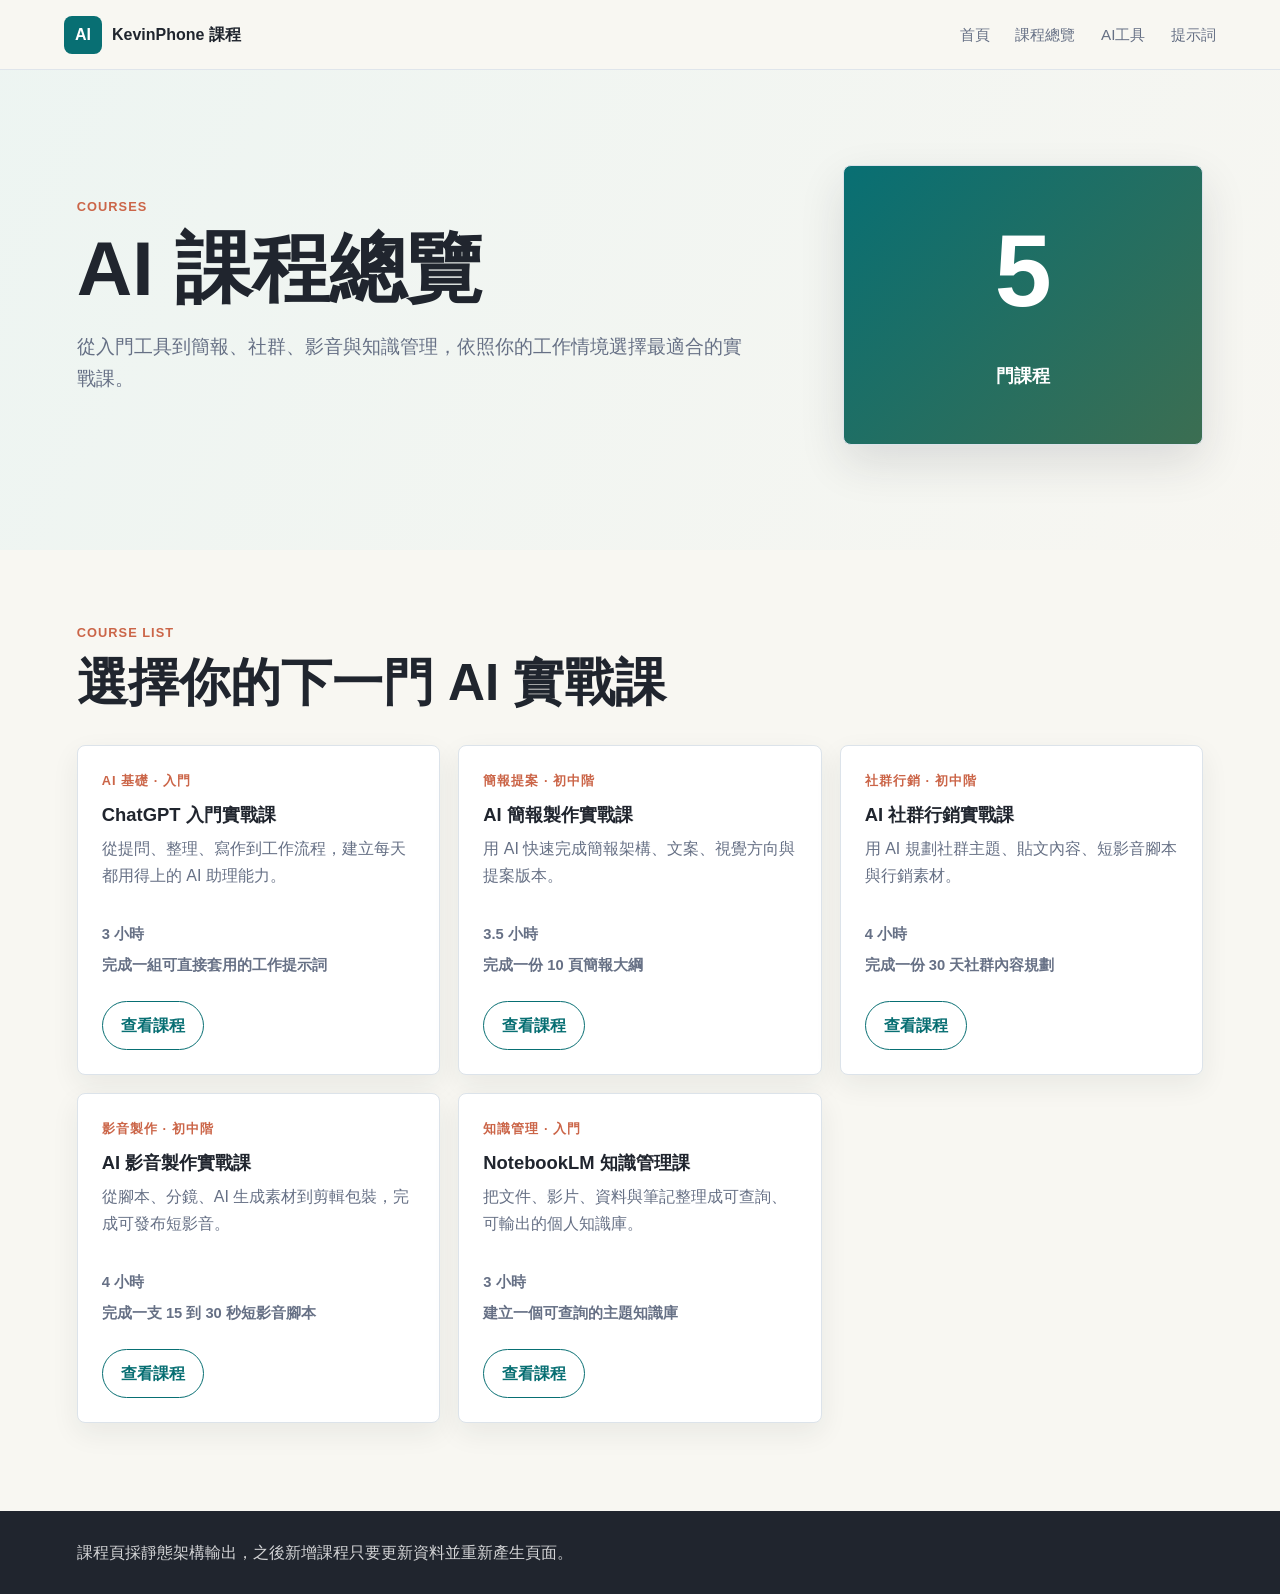
==== courses/index.html @ 82bb41a1 "Add multi-course pages" ====
<!doctype html>
<html lang="zh-Hant">
  <head>
    <meta charset="UTF-8" />
    <meta name="viewport" content="width=device-width, initial-scale=1.0" />
    <title>課程總覽｜KevinPhone AI 課程</title>
    <meta name="description" content="瀏覽 KevinPhone AI 課程，包含 ChatGPT、AI 簡報、AI 社群行銷、AI 影音製作與 NotebookLM 知識管理。" />
    <link rel="stylesheet" href="/course-assets/styles.css" />
  </head>
  <body>
    <header class="topbar">
      <a class="brand" href="/#overview" aria-label="回到首頁">
        <span class="brand-mark">AI</span>
        <span>KevinPhone 課程</span>
      </a>
      <nav class="nav-links" aria-label="主要導覽">
        <a href="/#overview">首頁</a>
        <a href="./">課程總覽</a>
        <a href="/#tools">AI工具</a>
        <a href="/#prompts">提示詞</a>
      </nav>
    </header>

    <main>
      <section class="course-hero course-index-hero">
        <div class="course-hero-copy">
          <p class="eyebrow">Courses</p>
          <h1>AI 課程總覽</h1>
          <p>從入門工具到簡報、社群、影音與知識管理，依照你的工作情境選擇最適合的實戰課。</p>
        </div>
        <div class="course-badge" aria-hidden="true">
          <span>5</span>
          <strong>門課程</strong>
        </div>
      </section>

      <section class="section compact">
        <div class="section-heading">
          <p class="eyebrow">Course List</p>
          <h2>選擇你的下一門 AI 實戰課</h2>
        </div>
        <div class="course-grid">
          <article class="course-card">
            <p class="eyebrow">AI 基礎 · 入門</p>
            <h3>ChatGPT 入門實戰課</h3>
            <p>從提問、整理、寫作到工作流程，建立每天都用得上的 AI 助理能力。</p>
            <div class="course-meta">
              <span>3 小時</span>
              <span>完成一組可直接套用的工作提示詞</span>
            </div>
            <a class="button secondary" href="./chatgpt-basic/">查看課程</a>
          </article>
          <article class="course-card">
            <p class="eyebrow">簡報提案 · 初中階</p>
            <h3>AI 簡報製作實戰課</h3>
            <p>用 AI 快速完成簡報架構、文案、視覺方向與提案版本。</p>
            <div class="course-meta">
              <span>3.5 小時</span>
              <span>完成一份 10 頁簡報大綱</span>
            </div>
            <a class="button secondary" href="./ai-presentation/">查看課程</a>
          </article>
          <article class="course-card">
            <p class="eyebrow">社群行銷 · 初中階</p>
            <h3>AI 社群行銷實戰課</h3>
            <p>用 AI 規劃社群主題、貼文內容、短影音腳本與行銷素材。</p>
            <div class="course-meta">
              <span>4 小時</span>
              <span>完成一份 30 天社群內容規劃</span>
            </div>
            <a class="button secondary" href="./ai-marketing/">查看課程</a>
          </article>
          <article class="course-card">
            <p class="eyebrow">影音製作 · 初中階</p>
            <h3>AI 影音製作實戰課</h3>
            <p>從腳本、分鏡、AI 生成素材到剪輯包裝，完成可發布短影音。</p>
            <div class="course-meta">
              <span>4 小時</span>
              <span>完成一支 15 到 30 秒短影音腳本</span>
            </div>
            <a class="button secondary" href="./ai-video/">查看課程</a>
          </article>
          <article class="course-card">
            <p class="eyebrow">知識管理 · 入門</p>
            <h3>NotebookLM 知識管理課</h3>
            <p>把文件、影片、資料與筆記整理成可查詢、可輸出的個人知識庫。</p>
            <div class="course-meta">
              <span>3 小時</span>
              <span>建立一個可查詢的主題知識庫</span>
            </div>
            <a class="button secondary" href="./notebooklm/">查看課程</a>
          </article>
        </div>
      </section>
    </main>

    <footer class="footer">
      <p>課程頁採靜態架構輸出，之後新增課程只要更新資料並重新產生頁面。</p>
    </footer>
  </body>
</html>
---- course-assets/styles.css ----
:root {
  color-scheme: light;
  --ink: #20252e;
  --muted: #667085;
  --line: #dce3ea;
  --paper: #f8f7f2;
  --surface: #ffffff;
  --soft: #edf5f2;
  --band: #f1ece2;
  --teal: #086f73;
  --green: #406e4f;
  --coral: #cb6548;
  --gold: #b7852f;
  --blue: #345f9f;
  --plum: #6f4d7d;
  --shadow: 0 18px 46px rgba(32, 37, 46, 0.12);
}

* {
  box-sizing: border-box;
}

html {
  scroll-behavior: smooth;
}

body {
  margin: 0;
  color: var(--ink);
  background: var(--paper);
  font-family: "Noto Sans TC", "Microsoft JhengHei", "PingFang TC", Arial, sans-serif;
  line-height: 1.7;
}

a {
  color: inherit;
  text-decoration: none;
}

h1,
h2,
h3,
p {
  margin-top: 0;
}

.topbar {
  position: sticky;
  top: 0;
  z-index: 30;
  display: flex;
  align-items: center;
  justify-content: space-between;
  gap: 24px;
  min-height: 70px;
  padding: 14px clamp(18px, 5vw, 72px);
  background: rgba(248, 247, 242, 0.94);
  border-bottom: 1px solid rgba(220, 227, 234, 0.9);
  backdrop-filter: blur(14px);
}

.brand {
  display: inline-flex;
  align-items: center;
  gap: 10px;
  font-weight: 900;
}

.brand-mark {
  display: inline-grid;
  place-items: center;
  width: 38px;
  height: 38px;
  border-radius: 8px;
  color: #fff;
  background: var(--teal);
}

.nav-links {
  display: flex;
  gap: clamp(12px, 2vw, 26px);
  color: var(--muted);
  font-size: 0.95rem;
  white-space: nowrap;
}

.nav-links a:hover,
.nav-links a:focus-visible {
  color: var(--teal);
}

.hero {
  display: grid;
  grid-template-columns: minmax(0, 1fr) minmax(300px, 520px);
  align-items: center;
  gap: clamp(28px, 7vw, 92px);
  min-height: calc(100vh - 70px);
  padding: 58px clamp(20px, 6vw, 92px) 82px;
  background:
    linear-gradient(115deg, rgba(237, 245, 242, 0.98), rgba(248, 247, 242, 0.95)),
    linear-gradient(45deg, rgba(203, 101, 72, 0.12), rgba(52, 95, 159, 0.1));
}

.hero-copy {
  max-width: 820px;
  padding-top: 8px;
}

.eyebrow {
  margin-bottom: 10px;
  color: var(--coral);
  font-size: 0.8rem;
  font-weight: 900;
  letter-spacing: 0.08em;
  text-transform: uppercase;
}

h1 {
  margin-bottom: 22px;
  font-size: clamp(2.45rem, 6vw, 5.1rem);
  line-height: 1.06;
}

h2 {
  margin-bottom: 16px;
  font-size: clamp(2rem, 4vw, 3.25rem);
  line-height: 1.12;
}

h3 {
  margin-bottom: 8px;
  font-size: 1.15rem;
  line-height: 1.38;
}

.hero-copy p:not(.eyebrow),
.section-heading p:not(.eyebrow),
.overview-grid p,
.scenario-grid p,
.prompt-card p,
.tool-card p,
.timeline p {
  color: var(--muted);
}

.hero-copy p:not(.eyebrow) {
  font-size: clamp(1rem, 2vw, 1.18rem);
}

.hero-actions,
.prompt-controls {
  display: flex;
  flex-wrap: wrap;
  gap: 12px;
}

.button,
.filter {
  min-height: 44px;
  border: 1px solid transparent;
  border-radius: 999px;
  padding: 10px 18px;
  font: inherit;
  font-weight: 800;
  cursor: pointer;
}

.button.primary {
  color: #fff;
  background: var(--teal);
}

.button.secondary {
  color: var(--teal);
  background: var(--surface);
  border-color: var(--teal);
}

.hero-visual {
  position: relative;
  min-height: 560px;
}

.phone-frame {
  position: absolute;
  inset: 20px 54px 20px 22px;
  padding: 18px;
  border-radius: 30px;
  background: #1f252c;
  box-shadow: var(--shadow);
}

.video-scene {
  position: relative;
  height: calc(100% - 48px);
  overflow: hidden;
  border-radius: 22px;
  background:
    linear-gradient(180deg, rgba(28, 58, 72, 0.2), rgba(0, 0, 0, 0.38)),
    linear-gradient(135deg, #d9cbb2 0 28%, #7da194 28% 46%, #d5d9d2 46% 68%, #2f5665 68%);
}

.before-person,
.after-person {
  position: absolute;
  bottom: 40px;
  width: 112px;
  height: 250px;
  border-radius: 56px 56px 24px 24px;
}

.before-person {
  left: 18%;
  background: linear-gradient(#f2cfb9 0 22%, #345f9f 22% 65%, #20252e 65%);
  opacity: 0.8;
}

.after-person {
  right: 18%;
  background: linear-gradient(#d8a98c 0 22%, #cb6548 22% 65%, #406e4f 65%);
}

.before-person::before,
.after-person::before {
  content: "";
  position: absolute;
  top: -48px;
  left: 24px;
  width: 64px;
  height: 64px;
  border-radius: 50%;
  background: #f0c1a8;
}

.after-person::before {
  background: #d89e79;
}

.scan-line {
  position: absolute;
  inset: 0 auto 0 50%;
  width: 3px;
  background: rgba(255, 255, 255, 0.75);
  box-shadow: 0 0 28px rgba(255, 255, 255, 0.9);
  animation: scan 3.2s ease-in-out infinite;
}

.video-caption {
  display: flex;
  justify-content: space-between;
  gap: 12px;
  padding: 13px 6px 0;
  color: rgba(255, 255, 255, 0.74);
  font-size: 0.82rem;
  font-weight: 800;
}

.floating-note {
  position: absolute;
  padding: 10px 14px;
  border-radius: 8px;
  color: #fff;
  font-weight: 900;
  box-shadow: 0 12px 28px rgba(32, 37, 46, 0.15);
}

.note-one {
  top: 72px;
  right: 0;
  background: var(--blue);
}

.note-two {
  top: 45%;
  left: 0;
  background: var(--coral);
}

.note-three {
  right: 28px;
  bottom: 70px;
  background: var(--green);
}

@keyframes scan {
  0%,
  100% {
    transform: translateX(-100px);
  }
  50% {
    transform: translateX(100px);
  }
}

.section {
  padding: 88px clamp(20px, 6vw, 92px);
}

.section.compact {
  padding-top: 72px;
}

.band {
  background: var(--band);
}

.prompts {
  background: #eef2f5;
}

.section-heading {
  max-width: 780px;
  margin-bottom: 34px;
}

.section-heading.center {
  margin-inline: auto;
  text-align: center;
}

.overview-grid,
.scenario-grid,
.prompt-grid {
  display: grid;
  gap: 18px;
}

.overview-grid {
  grid-template-columns: repeat(4, minmax(0, 1fr));
}

.scenario-grid,
.prompt-grid {
  grid-template-columns: repeat(3, minmax(0, 1fr));
}

.overview-grid article,
.scenario-grid article,
.prompt-card,
.tool-card {
  background: var(--surface);
  border: 1px solid var(--line);
  border-radius: 8px;
  box-shadow: 0 10px 28px rgba(32, 37, 46, 0.06);
}

.overview-grid article,
.scenario-grid article,
.prompt-card {
  padding: 22px;
}

.overview-grid span,
.timeline span {
  display: inline-grid;
  place-items: center;
  border-radius: 50%;
  font-weight: 900;
}

.overview-grid span {
  width: 38px;
  height: 38px;
  margin-bottom: 18px;
  color: var(--teal);
  background: var(--soft);
}

.split {
  display: grid;
  grid-template-columns: minmax(280px, 0.84fr) minmax(320px, 1.16fr);
  gap: clamp(28px, 6vw, 88px);
  background: var(--soft);
}

.sticky-heading {
  position: sticky;
  top: 110px;
  align-self: start;
}

.tool-list {
  display: grid;
  gap: 16px;
}

.tool-card {
  display: grid;
  grid-template-columns: 58px 1fr;
  gap: 18px;
  align-items: start;
  padding: 22px;
}

.tool-mark {
  display: grid;
  place-items: center;
  width: 58px;
  height: 58px;
  border-radius: 8px;
  color: #fff;
  font-weight: 900;
  font-size: 1.35rem;
}

.chat {
  background: var(--blue);
}

.wan {
  background: var(--teal);
}

.edit {
  background: var(--coral);
}

.gamma {
  background: var(--plum);
}

.feature-table {
  display: grid;
  overflow: hidden;
  border: 1px solid var(--line);
  border-radius: 8px;
  background: var(--surface);
  box-shadow: var(--shadow);
}

.table-row {
  display: grid;
  grid-template-columns: 0.7fr 1.65fr 0.75fr;
}

.table-row > div {
  padding: 18px 20px;
  border-bottom: 1px solid var(--line);
}

.table-row > div + div {
  border-left: 1px solid var(--line);
}

.table-row.header {
  color: #fff;
  background: var(--green);
  font-weight: 900;
}

.table-row:last-child > div {
  border-bottom: 0;
}

.timeline {
  display: grid;
  grid-template-columns: repeat(4, minmax(0, 1fr));
  gap: 18px;
}

.timeline article {
  min-height: 210px;
  padding: 22px;
  border-top: 4px solid var(--teal);
  background: var(--surface);
  box-shadow: 0 10px 28px rgba(32, 37, 46, 0.07);
}

.timeline span {
  width: 42px;
  height: 42px;
  margin-bottom: 16px;
  color: #fff;
  background: var(--ink);
}

.prompt-controls {
  margin-bottom: 24px;
}

.filter {
  color: var(--muted);
  background: var(--surface);
  border-color: var(--line);
}

.filter.active,
.filter:hover,
.filter:focus-visible {
  color: #fff;
  background: var(--teal);
}

.prompt-card {
  display: flex;
  flex-direction: column;
}

.prompt-card.is-hidden {
  display: none;
}

.copy-btn {
  width: 100%;
  min-height: 42px;
  margin-top: auto;
  border: 1px solid var(--line);
  border-radius: 8px;
  color: #fff;
  background: var(--ink);
  font: inherit;
  font-weight: 800;
  cursor: pointer;
}

.copy-btn.copied {
  background: var(--green);
}

.footer {
  padding: 28px clamp(20px, 6vw, 92px);
  color: rgba(255, 255, 255, 0.8);
  background: var(--ink);
}

.footer p {
  margin: 0;
}

.course-hero {
  display: grid;
  grid-template-columns: minmax(0, 1fr) minmax(220px, 360px);
  align-items: center;
  gap: clamp(28px, 7vw, 86px);
  min-height: 560px;
  padding: 74px clamp(20px, 6vw, 92px) 84px;
  background:
    linear-gradient(115deg, rgba(237, 245, 242, 0.98), rgba(248, 247, 242, 0.95)),
    linear-gradient(45deg, rgba(203, 101, 72, 0.12), rgba(52, 95, 159, 0.1));
}

.course-index-hero {
  min-height: 480px;
}

.course-hero-copy {
  max-width: 820px;
}

.course-hero-copy p:not(.eyebrow) {
  color: var(--muted);
  font-size: clamp(1rem, 2vw, 1.18rem);
}

.course-badge {
  display: grid;
  place-items: center;
  min-height: 280px;
  padding: 34px;
  border: 1px solid var(--line);
  border-radius: 8px;
  color: #fff;
  text-align: center;
  background:
    linear-gradient(135deg, rgba(8, 111, 115, 0.94), rgba(64, 110, 79, 0.92)),
    var(--teal);
  box-shadow: var(--shadow);
}

.course-badge span {
  display: block;
  font-size: clamp(3.8rem, 8vw, 6.5rem);
  font-weight: 900;
  line-height: 1;
}

.course-badge strong {
  display: block;
  max-width: 220px;
  font-size: 1.15rem;
  line-height: 1.45;
}

.course-grid {
  display: grid;
  grid-template-columns: repeat(3, minmax(0, 1fr));
  gap: 18px;
}

.course-card,
.course-list-card,
.course-outcome-card,
.course-outline article {
  border: 1px solid var(--line);
  border-radius: 8px;
  background: var(--surface);
  box-shadow: 0 10px 28px rgba(32, 37, 46, 0.07);
}

.course-card {
  display: flex;
  min-height: 330px;
  flex-direction: column;
  padding: 24px;
}

.course-card > p:not(.eyebrow),
.course-list-card p,
.course-outcome-card p,
.course-outline h3,
.course-meta {
  color: var(--muted);
}

.course-card .button {
  align-self: flex-start;
  margin-top: auto;
}

.course-meta {
  display: grid;
  gap: 6px;
  margin: 16px 0 22px;
  font-size: 0.92rem;
  font-weight: 800;
}

.course-list-grid {
  display: grid;
  grid-template-columns: repeat(3, minmax(0, 1fr));
  gap: 18px;
}

.course-list-card,
.course-outcome-card {
  padding: 22px;
}

.course-list-card p,
.course-outcome-card p {
  margin: 0;
}

.course-feature-grid article {
  min-height: 190px;
}

.course-outline {
  display: grid;
  grid-template-columns: repeat(5, minmax(0, 1fr));
  gap: 18px;
}

.course-outline article {
  display: grid;
  align-content: start;
  min-height: 180px;
  padding: 22px;
  border-top: 4px solid var(--teal);
}

.course-outline span {
  display: inline-grid;
  place-items: center;
  width: 42px;
  height: 42px;
  margin-bottom: 18px;
  border-radius: 50%;
  color: #fff;
  background: var(--ink);
  font-weight: 900;
}

.course-cta {
  display: flex;
  align-items: center;
  justify-content: space-between;
  gap: 28px;
  background:
    linear-gradient(115deg, rgba(237, 245, 242, 0.98), rgba(248, 247, 242, 0.95)),
    linear-gradient(45deg, rgba(203, 101, 72, 0.12), rgba(52, 95, 159, 0.1));
}

.course-cta > div {
  max-width: 760px;
}

.course-cta p:not(.eyebrow) {
  color: var(--muted);
}

@media (max-width: 1160px) {
  .overview-grid,
  .scenario-grid,
  .timeline,
  .prompt-grid,
  .course-grid,
  .course-list-grid,
  .course-outline {
    grid-template-columns: repeat(2, minmax(0, 1fr));
  }
}

@media (max-width: 980px) {
  .nav-links {
    display: none;
  }

  .hero,
  .split,
  .course-hero {
    grid-template-columns: 1fr;
  }

  .hero {
    min-height: auto;
  }

  .course-hero {
    min-height: auto;
  }

  .hero-visual {
    min-height: 460px;
  }

  .sticky-heading {
    position: static;
  }
}

@media (max-width: 680px) {
  .topbar {
    min-height: 62px;
  }

  .hero {
    padding: 36px 20px 66px;
  }

  .overview-grid,
  .scenario-grid,
  .timeline,
  .prompt-grid,
  .course-grid,
  .course-list-grid,
  .course-outline {
    grid-template-columns: 1fr;
  }

  .course-hero {
    padding: 42px 20px 66px;
  }

  .course-badge {
    min-height: 210px;
  }

  .course-cta {
    align-items: flex-start;
    flex-direction: column;
  }

  .hero-visual {
    min-height: 390px;
  }

  .phone-frame {
    inset: 10px 22px;
  }

  .floating-note {
    display: none;
  }

  .tool-card {
    grid-template-columns: 48px 1fr;
  }

  .tool-mark {
    width: 48px;
    height: 48px;
  }

  .table-row,
  .table-row.header {
    grid-template-columns: 1fr;
  }

  .table-row.header {
    display: none;
  }

  .table-row > div + div {
    border-left: 0;
  }

  .table-row > div::before {
    display: block;
    color: var(--muted);
    font-size: 0.78rem;
    font-weight: 900;
  }

  .table-row > div:nth-child(1)::before {
    content: "功能";
  }

  .table-row > div:nth-child(2)::before {
    content: "學習重點";
  }

  .table-row > div:nth-child(3)::before {
    content: "主要工具";
  }
}
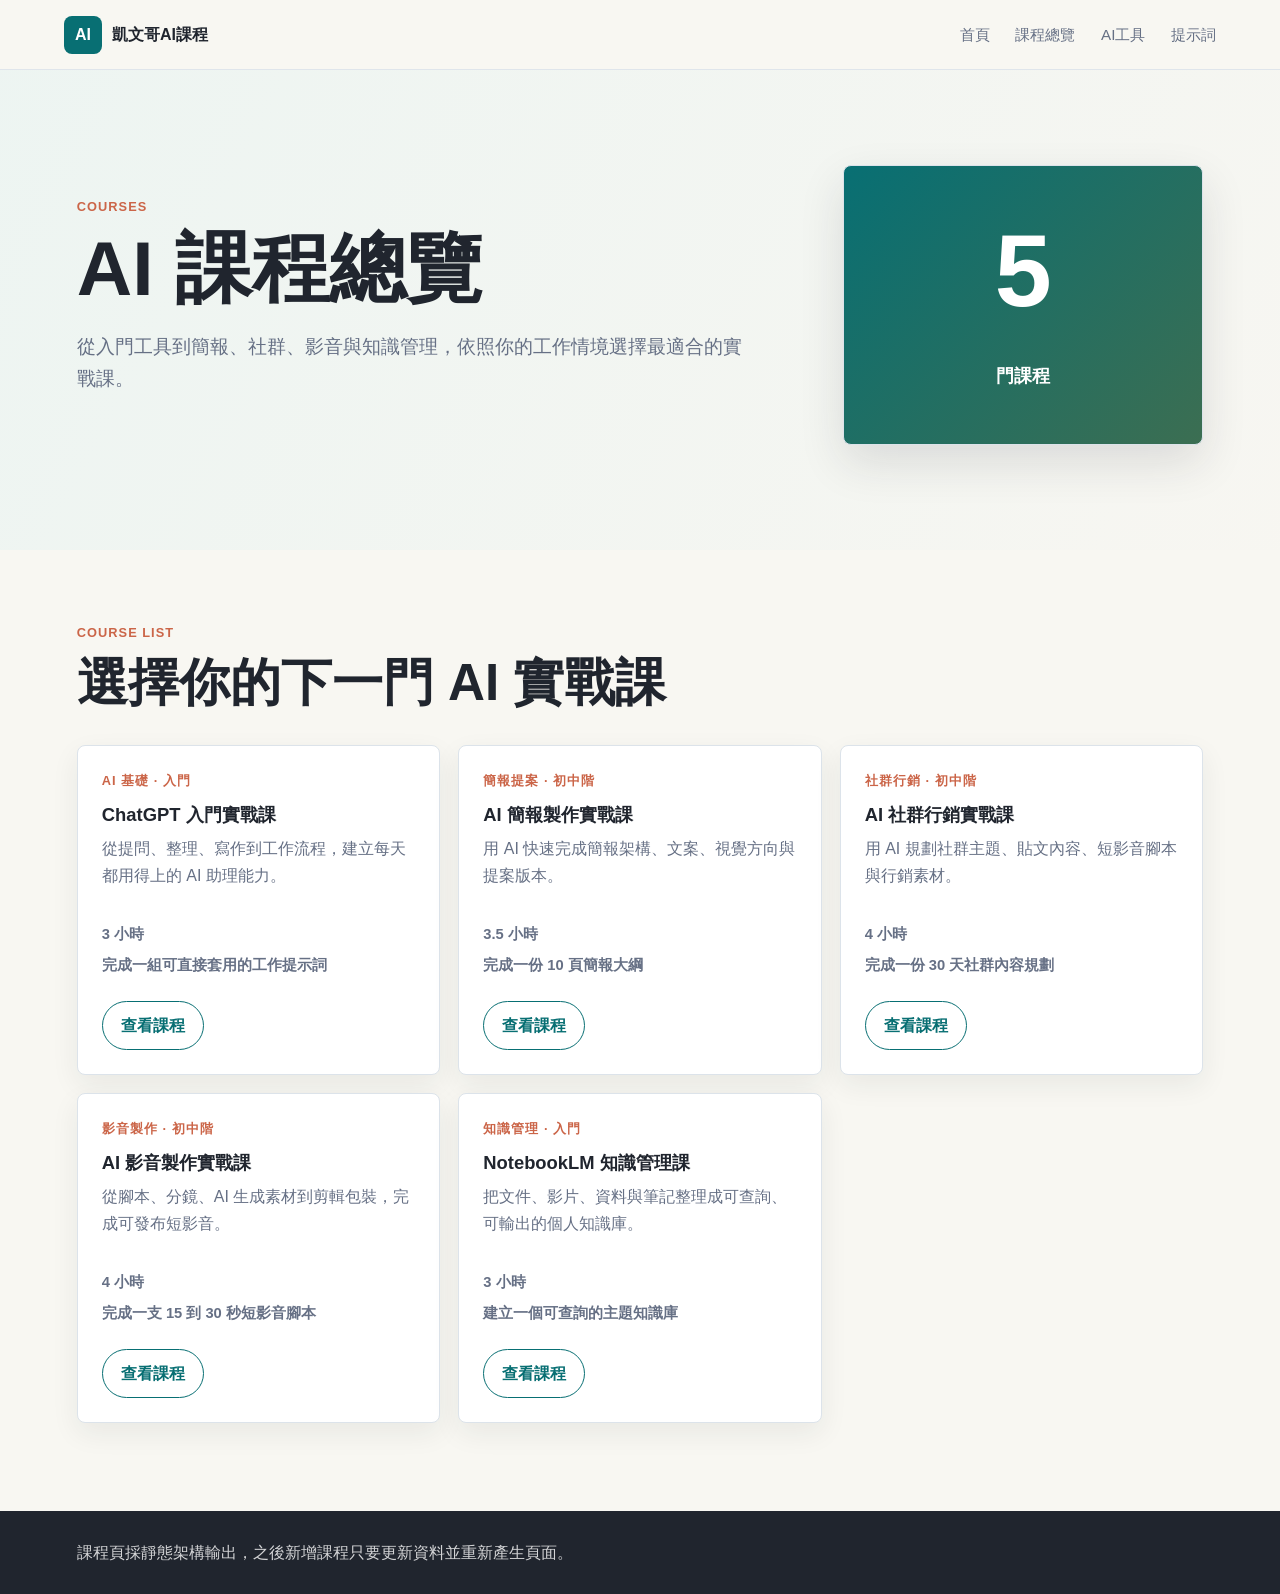
==== commit 50b31d6f: "Update course brand title" ====
--- a/courses/index.html
+++ b/courses/index.html
@@ -11,7 +11,7 @@
     <header class="topbar">
       <a class="brand" href="/#overview" aria-label="回到首頁">
         <span class="brand-mark">AI</span>
-        <span>KevinPhone 課程</span>
+        <span>凱文哥AI課程</span>
       </a>
       <nav class="nav-links" aria-label="主要導覽">
         <a href="/#overview">首頁</a>
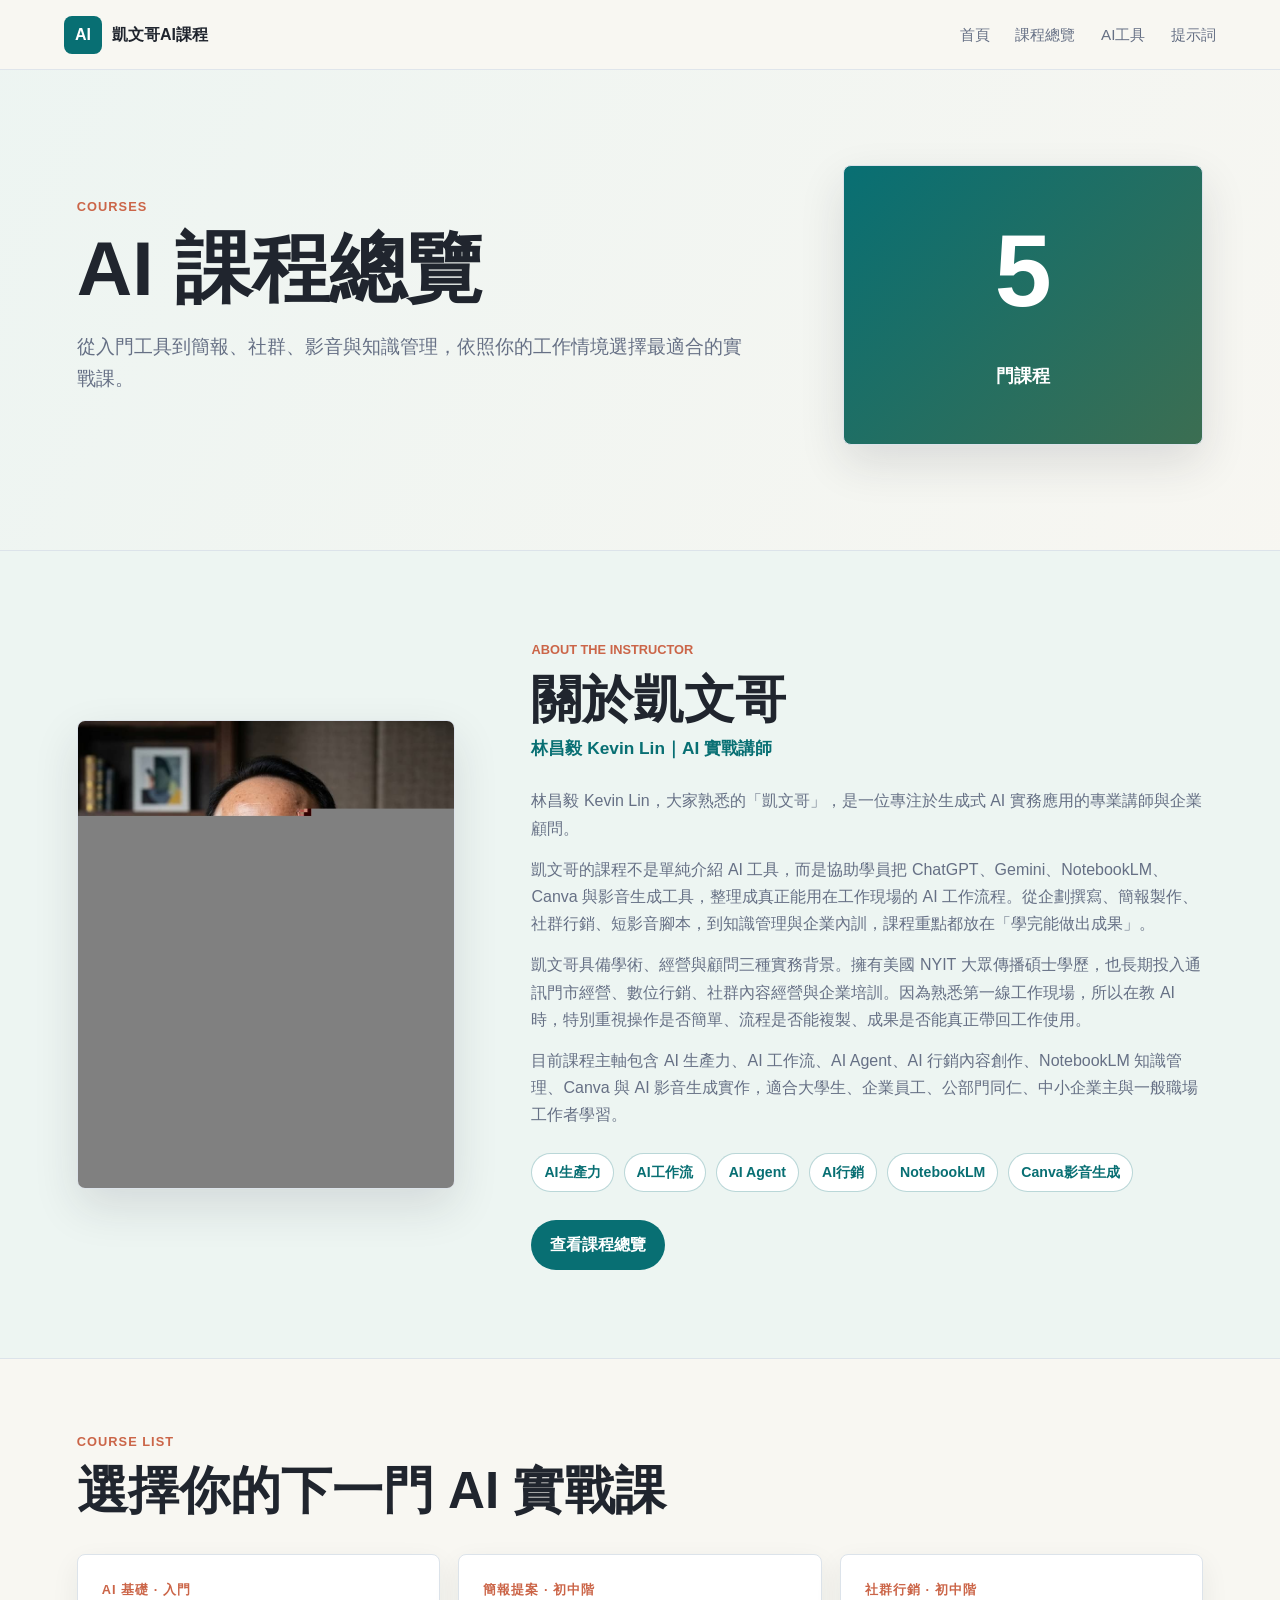
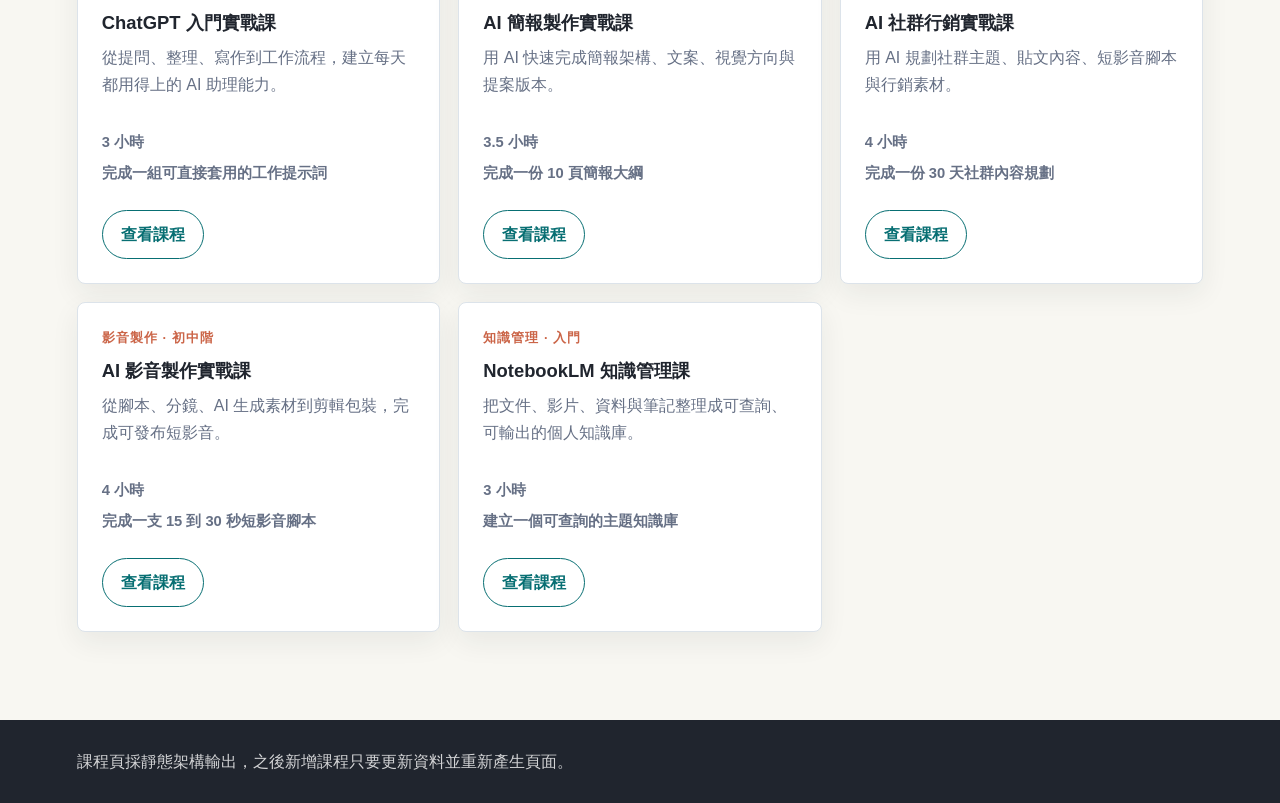
==== commit ac6cd69a: "Add Kevin instructor profile section" ====
--- a/courses/index.html
+++ b/courses/index.html
@@ -15,7 +15,7 @@
       </a>
       <nav class="nav-links" aria-label="主要導覽">
         <a href="/#overview">首頁</a>
-        <a href="./">課程總覽</a>
+        <a href="/courses#course-list">課程總覽</a>
         <a href="/#tools">AI工具</a>
         <a href="/#prompts">提示詞</a>
       </nav>
@@ -34,7 +34,43 @@
         </div>
       </section>
 
-      <section class="section compact">
+      <section class="section instructor-profile" id="instructor">
+        <figure class="instructor-photo-frame">
+          <img
+            class="instructor-photo"
+            src="/assets/kevin-profile.jpg"
+            alt="林昌毅凱文哥 AI 專業講師形象照"
+            width="825"
+            height="1024"
+            loading="lazy"
+            decoding="async"
+          />
+        </figure>
+        <div class="instructor-copy">
+          <p class="eyebrow">ABOUT THE INSTRUCTOR</p>
+          <h2>關於凱文哥</h2>
+          <p class="instructor-subtitle">林昌毅 Kevin Lin｜AI 實戰講師</p>
+          <div class="instructor-bio">
+            <p>林昌毅 Kevin Lin，大家熟悉的「凱文哥」，是一位專注於生成式 AI 實務應用的專業講師與企業顧問。</p>
+            <p>凱文哥的課程不是單純介紹 AI 工具，而是協助學員把 ChatGPT、Gemini、NotebookLM、Canva 與影音生成工具，整理成真正能用在工作現場的 AI 工作流程。從企劃撰寫、簡報製作、社群行銷、短影音腳本，到知識管理與企業內訓，課程重點都放在「學完能做出成果」。</p>
+            <p>凱文哥具備學術、經營與顧問三種實務背景。擁有美國 NYIT 大眾傳播碩士學歷，也長期投入通訊門市經營、數位行銷、社群內容經營與企業培訓。因為熟悉第一線工作現場，所以在教 AI 時，特別重視操作是否簡單、流程是否能複製、成果是否能真正帶回工作使用。</p>
+            <p>目前課程主軸包含 AI 生產力、AI 工作流、AI Agent、AI 行銷內容創作、NotebookLM 知識管理、Canva 與 AI 影音生成實作，適合大學生、企業員工、公部門同仁、中小企業主與一般職場工作者學習。</p>
+          </div>
+          <div class="instructor-tags" aria-label="講師專長">
+            <span class="instructor-tag">AI生產力</span>
+            <span class="instructor-tag">AI工作流</span>
+            <span class="instructor-tag">AI Agent</span>
+            <span class="instructor-tag">AI行銷</span>
+            <span class="instructor-tag">NotebookLM</span>
+            <span class="instructor-tag">Canva影音生成</span>
+          </div>
+          <div class="instructor-actions">
+            <a class="button primary" href="/courses#course-list">查看課程總覽</a>
+          </div>
+        </div>
+      </section>
+
+      <section id="course-list" class="section compact">
         <div class="section-heading">
           <p class="eyebrow">Course List</p>
           <h2>選擇你的下一門 AI 實戰課</h2>
--- a/course-assets/styles.css
+++ b/course-assets/styles.css
@@ -814,3 +814,107 @@
     content: "主要工具";
   }
 }
+
+.instructor-profile {
+  display: grid;
+  grid-template-columns: minmax(260px, 0.72fr) minmax(0, 1.28fr);
+  align-items: center;
+  gap: clamp(36px, 6vw, 84px);
+  background: var(--soft);
+  border-block: 1px solid var(--line);
+}
+
+.instructor-photo-frame {
+  width: min(100%, 460px);
+  margin: 0;
+  overflow: hidden;
+  border: 1px solid var(--line);
+  border-radius: 8px;
+  background: var(--surface);
+  box-shadow: var(--shadow);
+}
+
+.instructor-photo {
+  display: block;
+  width: 100%;
+  height: auto;
+  aspect-ratio: 825 / 1024;
+  object-fit: cover;
+}
+
+.instructor-copy {
+  max-width: 820px;
+}
+
+.instructor-profile .eyebrow {
+  letter-spacing: 0;
+}
+
+.instructor-copy h2 {
+  margin-bottom: 6px;
+}
+
+.instructor-subtitle {
+  margin-bottom: 24px;
+  color: var(--teal);
+  font-size: 1.08rem;
+  font-weight: 900;
+}
+
+.instructor-bio {
+  display: grid;
+  gap: 14px;
+}
+
+.instructor-bio p {
+  margin: 0;
+  color: var(--muted);
+}
+
+.instructor-tags {
+  display: flex;
+  flex-wrap: wrap;
+  gap: 10px;
+  margin-top: 24px;
+}
+
+.instructor-tag {
+  padding: 7px 12px;
+  border: 1px solid rgba(8, 111, 115, 0.28);
+  border-radius: 999px;
+  color: var(--teal);
+  background: var(--surface);
+  font-size: 0.88rem;
+  font-weight: 800;
+}
+
+.instructor-actions {
+  display: flex;
+  margin-top: 28px;
+}
+
+@media (max-width: 980px) {
+  .instructor-profile {
+    grid-template-columns: 1fr;
+  }
+
+  .instructor-photo-frame {
+    width: min(100%, 380px);
+    justify-self: center;
+  }
+}
+
+@media (max-width: 680px) {
+  .instructor-profile {
+    gap: 32px;
+  }
+
+  .instructor-photo-frame {
+    width: 100%;
+    max-width: 360px;
+  }
+
+  .instructor-subtitle {
+    font-size: 1rem;
+  }
+}
